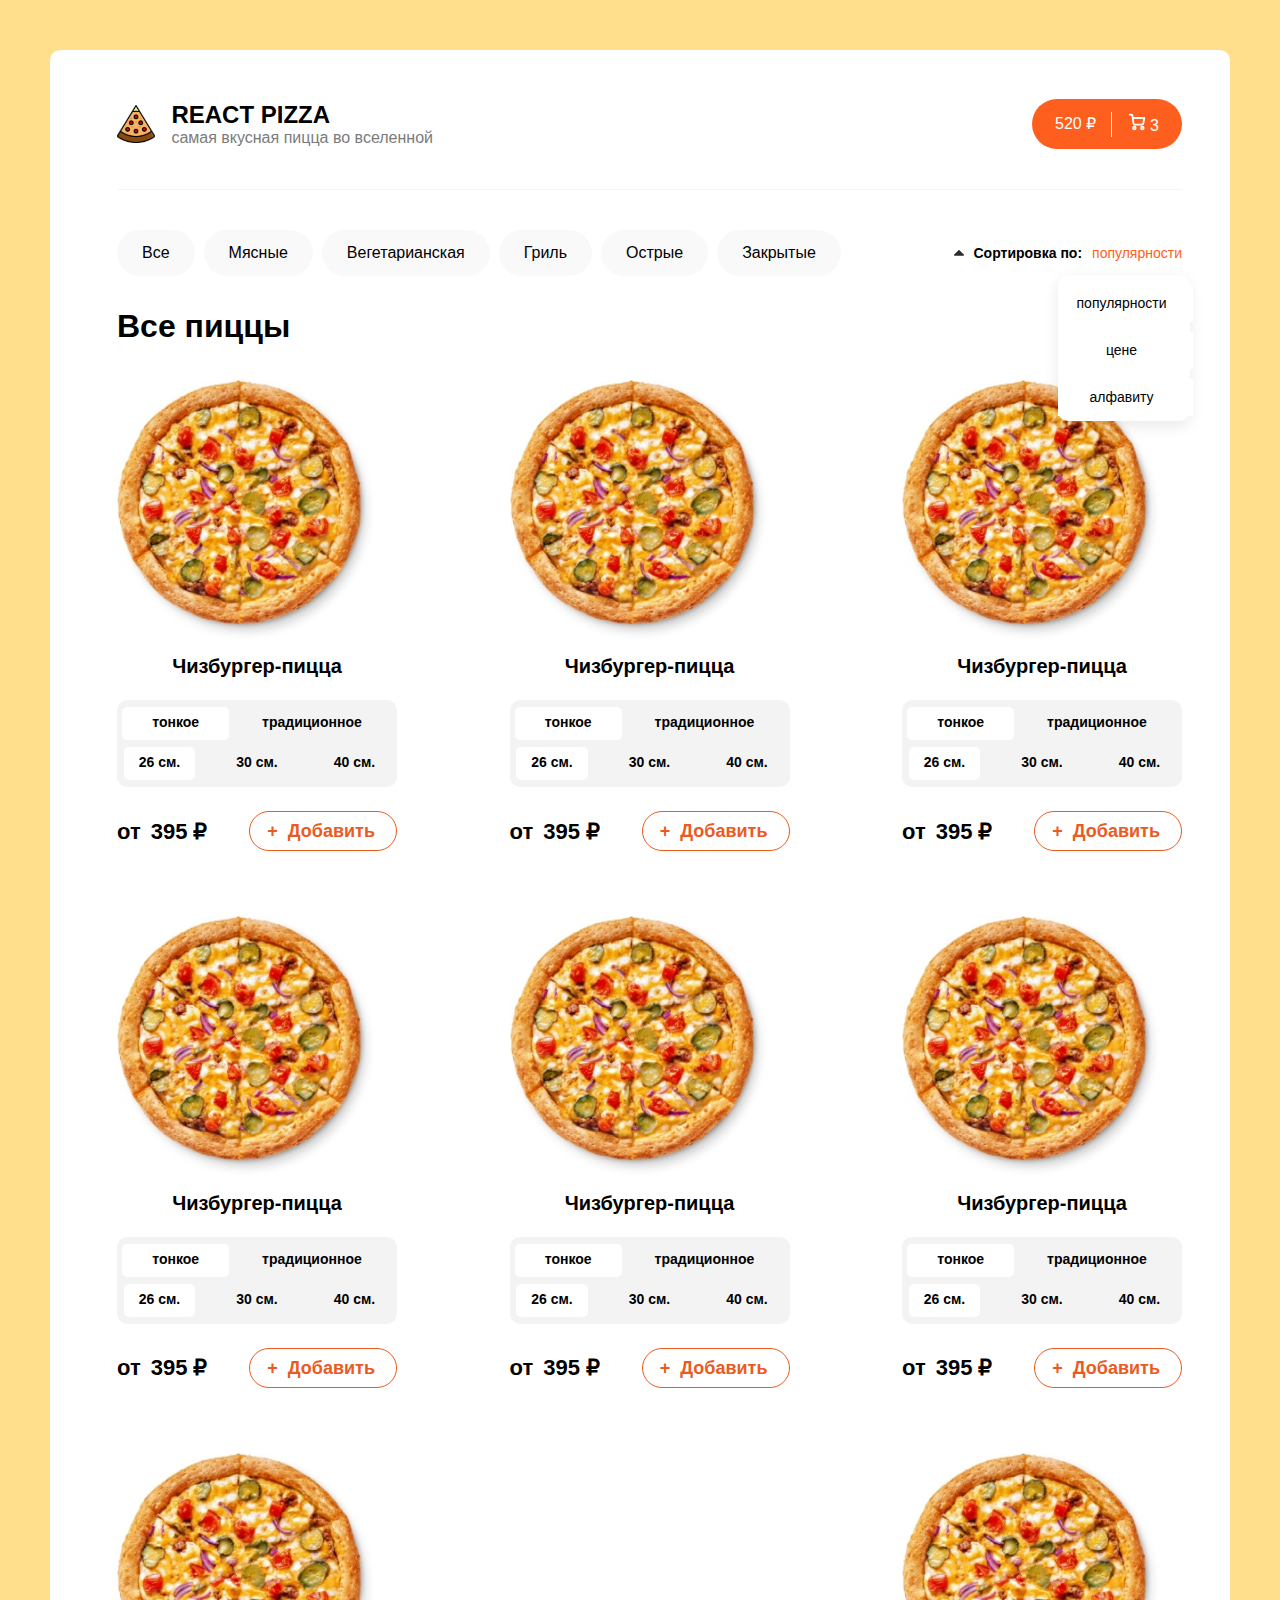
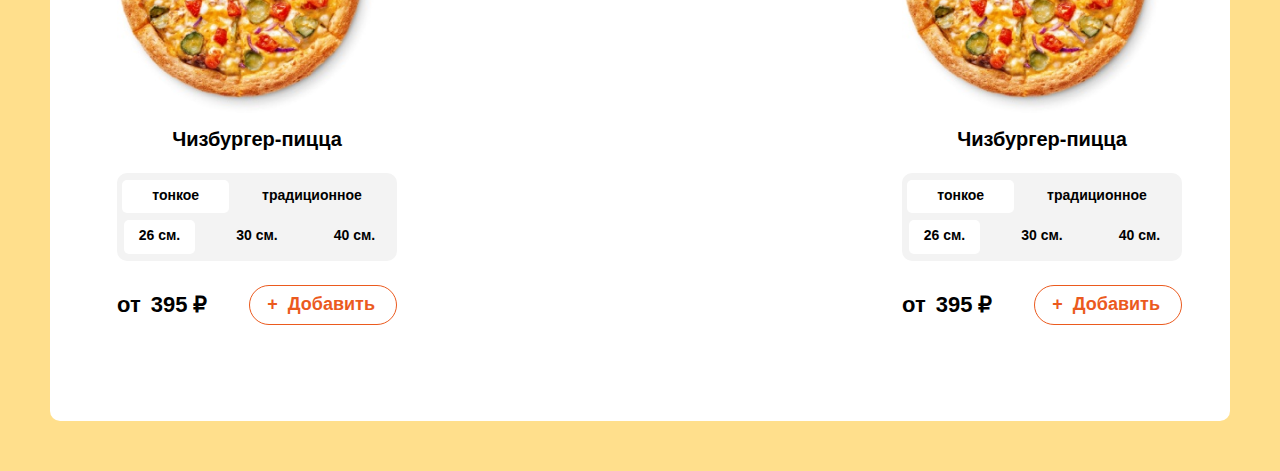
==== index.html @ b62a90cb "empty bascet implementation" ====
<!DOCTYPE html>
<html lang="en">
<head>
  <meta charset="UTF-8">
  <meta http-equiv="X-UA-Compatible" content="IE=edge">
  <meta name="viewport" content="width=device-width, initial-scale=1.0">
  <link rel="stylesheet" href="/style/style.css">
  <link rel="stylesheet" href="/style/normalize.css">
  <link rel="stylesheet" href="/style/fonts.css">
  <title>Pizza</title>
</head>
<body>
  <div class="global_wrapper">
    <header class="global_header">
      <div class="logo_name">
        <img src="/assets/images/pizza_icon.svg" alt="Pizza">
        <div class="react_pizza">
          <h1>REACT PIZZA</h1>
          <p>самая вкусная пицца во вселенной</p>
        </div>
      </div>
      <a href="/basket.html">
        <button class="basket">
          <div class="basket_money">
            520 ₽
          </div>
          <div class="basket_divider"></div>
          <div class="basket_quantity">
            <svg width="18" height="18" viewBox="0 0 18 18" fill="none" xmlns="http://www.w3.org/2000/svg">
              <path d="M6.33333 16.3333C7.06971 16.3333 7.66667 15.7364 7.66667 15C7.66667 14.2636 7.06971 13.6667 6.33333 13.6667C5.59695 13.6667 5 14.2636 5 15C5 15.7364 5.59695 16.3333 6.33333 16.3333Z" stroke="white" stroke-width="1.8" stroke-linecap="round" stroke-linejoin="round"/>
              <path d="M14.3333 16.3333C15.0697 16.3333 15.6667 15.7364 15.6667 15C15.6667 14.2636 15.0697 13.6667 14.3333 13.6667C13.597 13.6667 13 14.2636 13 15C13 15.7364 13.597 16.3333 14.3333 16.3333Z" stroke="white" stroke-width="1.8" stroke-linecap="round" stroke-linejoin="round"/>
              <path d="M4.78002 4.99999H16.3334L15.2134 10.5933C15.1524 10.9003 14.9854 11.176 14.7417 11.3722C14.4979 11.5684 14.1929 11.6727 13.88 11.6667H6.83335C6.50781 11.6694 6.1925 11.553 5.94689 11.3393C5.70128 11.1256 5.54233 10.8295 5.50002 10.5067L4.48669 2.82666C4.44466 2.50615 4.28764 2.21182 4.04482 1.99844C3.80201 1.78505 3.48994 1.66715 3.16669 1.66666H1.66669" stroke="white" stroke-width="1.8" stroke-linecap="round" stroke-linejoin="round"/>
            </svg>
            3
          </div>
        </button>
      </a>
    </header>
    <main>
      <section class="menu_filter">
        <div class="filter">
          <ul>
            <li><button class="button_filter">Все</button></li>
            <li><button class="button_filter">Мясные</button></li>
            <li><button class="button_filter">Вегетарианская</button></li>
            <li><button class="button_filter">Гриль</button></li>
            <li><button class="button_filter">Острые</button></li>
            <li><button class="button_filter">Закрытые</button></li>
          </ul>
        </div>
        <div class="sort">
          <svg width="10" height="6" viewBox="0 0 10 6" fill="none" xmlns="http://www.w3.org/2000/svg">
            <path d="M10 5C10 5.16927 9.93815 5.31576 9.81445 5.43945C9.69075 5.56315 9.54427 5.625 9.375 5.625H0.625C0.455729 5.625 0.309245 5.56315 0.185547 5.43945C0.061849 5.31576 0 5.16927 0 5C0 4.83073 0.061849 4.68424 0.185547 4.56055L4.56055 0.185547C4.68424 0.061849 4.83073 0 5 0C5.16927 0 5.31576 0.061849 5.43945 0.185547L9.81445 4.56055C9.93815 4.68424 10 4.83073 10 5Z" fill="#2C2C2C"/>
            </svg>
          Сортировка по: <div class="sort_selection">популярности</div>
          <div class="selection_box">
            <ul>
              <li><button>популярности</button></li>
              <li><button>цене</button></li>
              <li><button>алфавиту</button></li>
            </ul>
          </div>
        </div>
    </section>
    <section class="all_pizza">
      <h2>Все пиццы</h2>
      <div class="list_pizza">
        <div class="pizza">
          <img src="/assets/images/cheeseburger_pizza.png" alt="pizza">
          <h3>Чизбургер-пицца</h3>
          <div class="options_pizza">
            <div class="dough_pizza">
              <button class="active">тонкое</button>
              <button>традиционное</button>
            </div>
            <div class="size_pizza">
              <button class="active">26 см.</button>
              <button>30 см.</button>
              <button>40 см.</button>
            </div>
          </div>
          <div class="price_addition_pizza">
            <div class="price_pizza">
              <div>от</div>
              <div class="price">395 ₽</div>
            </div>
            <button>
              <div>+</div>
              <div>Добавить</div>
            </button>
          </div>
        </div>
        <div class="pizza">
          <img src="/assets/images/cheeseburger_pizza.png" alt="pizza">
          <h3>Чизбургер-пицца</h3>
          <div class="options_pizza">
            <div class="dough_pizza">
              <button class="active">тонкое</button>
              <button>традиционное</button>
            </div>
            <div class="size_pizza">
              <button class="active">26 см.</button>
              <button>30 см.</button>
              <button>40 см.</button>
            </div>
          </div>
          <div class="price_addition_pizza">
            <div class="price_pizza">
              <div>от</div>
              <div class="price">395 ₽</div>
            </div>
            <button>
              <div>+</div>
              <div>Добавить</div>
            </button>
          </div>
        </div>
        <div class="pizza">
          <img src="/assets/images/cheeseburger_pizza.png" alt="pizza">
          <h3>Чизбургер-пицца</h3>
          <div class="options_pizza">
            <div class="dough_pizza">
              <button class="active">тонкое</button>
              <button>традиционное</button>
            </div>
            <div class="size_pizza">
              <button class="active">26 см.</button>
              <button>30 см.</button>
              <button>40 см.</button>
            </div>
          </div>
          <div class="price_addition_pizza">
            <div class="price_pizza">
              <div>от</div>
              <div class="price">395 ₽</div>
            </div>
            <button>
              <div>+</div>
              <div>Добавить</div>
            </button>
          </div>
        </div>
        <div class="pizza">
          <img src="/assets/images/cheeseburger_pizza.png" alt="pizza">
          <h3>Чизбургер-пицца</h3>
          <div class="options_pizza">
            <div class="dough_pizza">
              <button class="active">тонкое</button>
              <button>традиционное</button>
            </div>
            <div class="size_pizza">
              <button class="active">26 см.</button>
              <button>30 см.</button>
              <button>40 см.</button>
            </div>
          </div>
          <div class="price_addition_pizza">
            <div class="price_pizza">
              <div>от</div>
              <div class="price">395 ₽</div>
            </div>
            <button>
              <div>+</div>
              <div>Добавить</div>
            </button>
          </div>
        </div>
        <div class="pizza">
          <img src="/assets/images/cheeseburger_pizza.png" alt="pizza">
          <h3>Чизбургер-пицца</h3>
          <div class="options_pizza">
            <div class="dough_pizza">
              <button class="active">тонкое</button>
              <button>традиционное</button>
            </div>
            <div class="size_pizza">
              <button class="active">26 см.</button>
              <button>30 см.</button>
              <button>40 см.</button>
            </div>
          </div>
          <div class="price_addition_pizza">
            <div class="price_pizza">
              <div>от</div>
              <div class="price">395 ₽</div>
            </div>
            <button>
              <div>+</div>
              <div>Добавить</div>
            </button>
          </div>
        </div>
        <div class="pizza">
          <img src="/assets/images/cheeseburger_pizza.png" alt="pizza">
          <h3>Чизбургер-пицца</h3>
          <div class="options_pizza">
            <div class="dough_pizza">
              <button class="active">тонкое</button>
              <button>традиционное</button>
            </div>
            <div class="size_pizza">
              <button class="active">26 см.</button>
              <button>30 см.</button>
              <button>40 см.</button>
            </div>
          </div>
          <div class="price_addition_pizza">
            <div class="price_pizza">
              <div>от</div>
              <div class="price">395 ₽</div>
            </div>
            <button>
              <div>+</div>
              <div>Добавить</div>
            </button>
          </div>
        </div>
        <div class="pizza">
          <img src="/assets/images/cheeseburger_pizza.png" alt="pizza">
          <h3>Чизбургер-пицца</h3>
          <div class="options_pizza">
            <div class="dough_pizza">
              <button class="active">тонкое</button>
              <button>традиционное</button>
            </div>
            <div class="size_pizza">
              <button class="active">26 см.</button>
              <button>30 см.</button>
              <button>40 см.</button>
            </div>
          </div>
          <div class="price_addition_pizza">
            <div class="price_pizza">
              <div>от</div>
              <div class="price">395 ₽</div>
            </div>
            <button>
              <div>+</div>
              <div>Добавить</div>
            </button>
          </div>
        </div>
        <div class="pizza">
          <img src="/assets/images/cheeseburger_pizza.png" alt="pizza">
          <h3>Чизбургер-пицца</h3>
          <div class="options_pizza">
            <div class="dough_pizza">
              <button class="active">тонкое</button>
              <button>традиционное</button>
            </div>
            <div class="size_pizza">
              <button class="active">26 см.</button>
              <button>30 см.</button>
              <button>40 см.</button>
            </div>
          </div>
          <div class="price_addition_pizza">
            <div class="price_pizza">
              <div>от</div>
              <div class="price">395 ₽</div>
            </div>
            <button>
              <div>+</div>
              <div>Добавить</div>
            </button>
          </div>
        </div>
      </div>
    </section>
    </main>    
  </div>
</body>
</html>
---- style/style.css ----
body {
  background-color: #FFDF8C;
  padding: 50px;
  font-family: 'Proxima Nova', sans-serif;
  font-weight: 400;
}

.global_wrapper {
  background-color: #FFFFFF;
  border-radius: 10px;
  height: 100%;
  width: 100%;
  padding: 49px 48px 96px 67px;
  box-sizing: border-box;
}

.global_header {
  display: flex;
  justify-content: space-between;
  border-bottom: 1px solid #F6F6F6;
  padding-bottom: 40px;
}

.logo_name {
  display: flex;
  justify-content: space-between;
  align-items: center;
  width: 316px;
}

.logo_name img{
  width: 38px;
  height: 38px;
}

.react_pizza h1 {
  margin: 0;
  font-weight: 800;
  font-size: 24px;
}

.react_pizza p{
  margin: 0;
  color: #7B7B7B;
  font-size: 16px;
}


.basket {
  display: flex;
  justify-content: space-between;
  padding: 0 23px;
  align-items: center;
  width: 150px;
  height: 50px;
  border: none;
  border-radius: 50px;
  background-color: #FE5F1E;
  color: #FFFFFF;
  cursor: pointer;
}

.basket_divider {
  width: 1px;
  height: 25px;
  background-color: #FFFFFF;
}

.menu_filter,
.filter ul,
.sort {
  display: flex;
  justify-content: space-between;
  margin: 0;
  padding: 0;
}

.filter ul {
  gap: 9px;
}

.filter li {
  list-style-type: none;
}

.menu_filter {
  margin-top: 40px;
}

a {
  text-decoration: none;
}

.button_filter,
.button_filter.active {
  background-color: #F9F9F9;
  border: none;
  border-radius: 50px;
  cursor: pointer;
  padding: 0 25px;
  height: 46px;
  display: flex;
  justify-content: center;
  align-items: center;
}

.button_filter.active,
.button_filter:hover {
  background-color: #282828;
  color: #FFFFFF;
}

.sort {
  display: flex;
  gap: 10px;
  justify-content: space-between;
  align-items: center;
  font-weight: 700;
  font-size: 14px;
}

.sort_selection {
  font-weight: 400;
  font-size: 14px;
  color: #FE5F1E;
  cursor: pointer;
  position: relative;
}

.selection_box {
  position: absolute;
  background: #FFFFFF;
  box-shadow: 0px 5px 15px rgba(0, 0, 0, 0.09);
  border-radius: 10px;
  width: 132px;
  height: 136px;
  right: 90px;
  top: 275px;
  padding: 5px 0;
}

.selection_box li {
  list-style-type: none; 
  margin: 0; 
}

.selection_box ul {
  padding: 0;
  margin: 0;
}

.selection_box li button {
  border: none;
  background-color: #FFFFFF;
  padding: 10px 22px 11px 14px;
  width: 135px;
  cursor: pointer;
  margin: 5px 0;
  font-size: 14px;
}

.selection_box li button:hover,
.selection_box li button.active {
  background-color: #FE5F1E0D;
  color: #FE5F1E;
}

.list_pizza{
  display: flex;
  justify-content: space-between;
  flex-wrap: wrap;
  gap: 65px 5px;
}

.all_pizza h2 {
  font-weight: 700;
  font-size: 32px;
  margin: 32px 0 35px 0;
}

.pizza h3{
  margin: 0;
  margin-top: 11px;
  margin-bottom: 22px;
  font-weight: 800;
  font-size: 20px;
  text-align: center;
}

.options_pizza {
  background-color: #F3F3F3;
  border-radius: 10px;
  width: 280px;
  display: flex;
  justify-content: center;
  flex-wrap: wrap;
  gap: 7px 0;
  margin-bottom: 24px;
}

.dough_pizza {
  display: flex;
  gap: 0 3px;
}

.size_pizza {
  display: flex;
  gap: 0 26px;
}

.options_pizza button,
.options_pizza button.active{
  border: none;
  cursor: pointer;
}

.options_pizza button.active{
  background-color: #FFFFFF;
  border-radius: 5px;
}


.dough_pizza button {
  padding: 7px 30px 10px 30px;
  margin-top: 7px;
  background-color: #F3F3F3;
  font-weight: 700;
  font-size: 14px;
}

.size_pizza button {
  padding: 7px 15px 10px 15px;
  margin-bottom: 7px;
  background-color: #F3F3F3;
  font-weight: 700;
  font-size: 14px;
}

.price_addition_pizza {
  display: flex;
  justify-content: space-between;
}

.price_pizza {
  font-weight: 700;
  font-size: 22px;
  display: flex;
  gap: 0 10px;
  align-items: center;
}

.price_addition_pizza button {
  border-color: #EB5A1E;
  background-color: #FFFFFF;
  color: #EB5A1E;
  border-radius: 30px;
  font-weight: 700;
  font-size: 18px;
  padding: 0 21px 0 17px;
  height: 40px;
  display: flex;
  align-items: center;
  gap: 0 10px;
  cursor: pointer;
  border: 1px solid #EB5A1E;
}

.price_addition_pizza button:hover {
  background-color: #EB5A1E;
  color: #FFFFFF;
}

.basket_pizza {
  width: 821px;
  margin: auto;
  padding-top: 95px;
  padding-bottom: 130px;
}

.menu_basket,
.logo_basket,
.delet_basket {
  display: flex;
  align-items: center;
}

.menu_basket {
  justify-content: space-between;
  border-bottom: 1px solid #F6F6F6;
}


.logo_basket h2{
  font-weight: 700;
  font-size: 32px;
  color: #000000;
}

.delet_basket span {
  font-size: 16px;
  color: #B6B6B6;
}

.logo_basket {
  gap: 17px;
}

.delet_basket{
  gap: 7px;
  border: none;
  background-color: #FFFFFF;
  cursor: pointer;
}

.delet_basket:hover svg path {
  stroke:#FE5F1E;
}

.delet_basket:hover span {
  color: #FE5F1E;
}


.line,
.type_pizza,
.changes_pizza {
  display: flex;
  justify-content: space-between;
}

.line {
  border-bottom: 1px solid #F6F6F6;
  align-items: center;
  padding: 30px 0;
}

.pizza_selection_basket {
  padding: 0 30px;
}

.type_pizza {
  gap: 15px;
}

.type_pizza img {
  align-items: center;
}

.type_pizza h2{
  margin: 0;
  padding-top: 14px;
  font-weight: 700;
  font-size: 22px;
  color: #000000;
}

.characteristics_pizza {
  padding-top: 3px;
  font-size: 18px;
  color: #8D8D8D;
}

.changes_pizza {
  gap: 12px;
  align-items: center;
}

.changes_pizza button {
  border: none;
  background-color: #FFFFFF;
  border: 2px solid #FE5F1E;
  border-radius: 50%;
  cursor: pointer;
  color: #FE5F1E;
  align-items: center;
  width: 32px;
  height: 32px;
}

.number_pizza {
  font-weight: 700;
  font-size: 22px;
  color: #000000;
}

.cost_pizza {
  font-weight: 700;
  font-size: 22px;
  color: #000000;
}

.remove_pizza {
  border: none;
  background-color: #FFFFFF;
  border: 2px solid #D7D7D7;
  border-radius: 50%;
  cursor: pointer;
  color: #D7D7D7;
  padding: 5px 6px;
  align-items: center;
  width: 32px;
  height: 32px;
}

.remove_pizza:hover {
  border: 2px solid #EB5A1E;
  color: #EB5A1E;
}

.order_total {
  display: flex;
  justify-content: space-between;
  align-items: center;
  padding-top: 40px;
}

.total_pizza,
.order_price {
  display: flex;
  gap: 10px;
}

.total_pizza h4,
.order_price h4{
  margin: 0;
  font-weight: 400;
  font-size: 20px;
  color: #000000;
}

.total_pizza div{
  font-weight: 700;
  font-size: 22px;
  color: #000000;
}

.order_price div{
  font-weight: 700;
  font-size: 22px;
  color: #EB5A1E;
}

.result_basket{
  padding-top: 40px;
  display: flex;
  justify-content: space-between;
  align-items: center;
}

.come_back {
  display: flex;
  gap: 10px;
  align-items: center;
  padding: 17px 31px;
  border: none;
  background-color: #FFFFFF;
  border: 1px solid #D3D3D3;
  border-radius: 30px;
  cursor: pointer;
}

.come_back div{
  color: #D3D3D3;
}

.come_back:hover {
  background-color: #282828;
}


.pay_pizza {
  padding: 17px 31px;
  border: none;
  border: 2px solid #FE5F1E;
  background-color: #FFFFFF;
  border-radius: 30px;
  cursor: pointer;
  color: #FE5F1E;
  font-weight: 700;
  font-size: 16px;
}

.pay_pizza:hover {
  background-color: #FE5F1E;
  color: #FFFFFF;
}

.wrapper {
  width: 547px;
  margin: auto;
}

.empty_basket{
  margin: 163px 0 15px 0;
  display: flex;
  justify-content: center;
  gap: 10px;
  align-items: center;
}

.empty_basket img {
  width: 32px;
  height: 32px;
}

.empty_basket h2 {
  margin: 0;
  font-weight: 700;
  font-size: 32px;
  color: #000000;
}

.basket_picture {
  display: block;
  width: 300px;
  height: 255px;
  margin: auto;
  margin-bottom: 74px;
  text-align: center;
}

.text_empty_basket p {
  margin: 0;
  font-size: 18px;
  color: #777777;
  text-align: center;
  padding-bottom: 10px;
}

.text_empty_basket {
  margin-bottom: 45px;
}

.back_pizza {
  align-items: center;
  padding: 17px 31px;
  border: none;
  background-color: #FFFFFF;
  border: 1px solid #777777;
  border-radius: 30px;
  cursor: pointer;
  color: #777777;
  font-weight: 700;
  font-size: 16px;
  display: block;
  margin: auto;
}

.back_pizza:hover {
  background-color: #282828;
  color: #FFFFFF;
}
---- style/fonts.css ----
@font-face {
  font-family: "Proxima Nova";
  font-style: normal;
  font-weight: 400;
  src: url("/assets/fonts/ProximaNova/ProximaNova-Regular.ttf") format("ttf"),
}

@font-face {
  font-family: "Proxima Nova";
  font-style: normal;
  font-weight: 700;
  src: url("/assets/fonts/ProximaNova/ProximaNova-Bold.ttf") format("ttf"),
}

@font-face {
  font-family: "Proxima Nova";
  font-style: normal;
  font-weight: 800;
  src: url("/assets/fonts/ProximaNova/ProximaNova-Extrabld.ttf") format("ttf"),
}
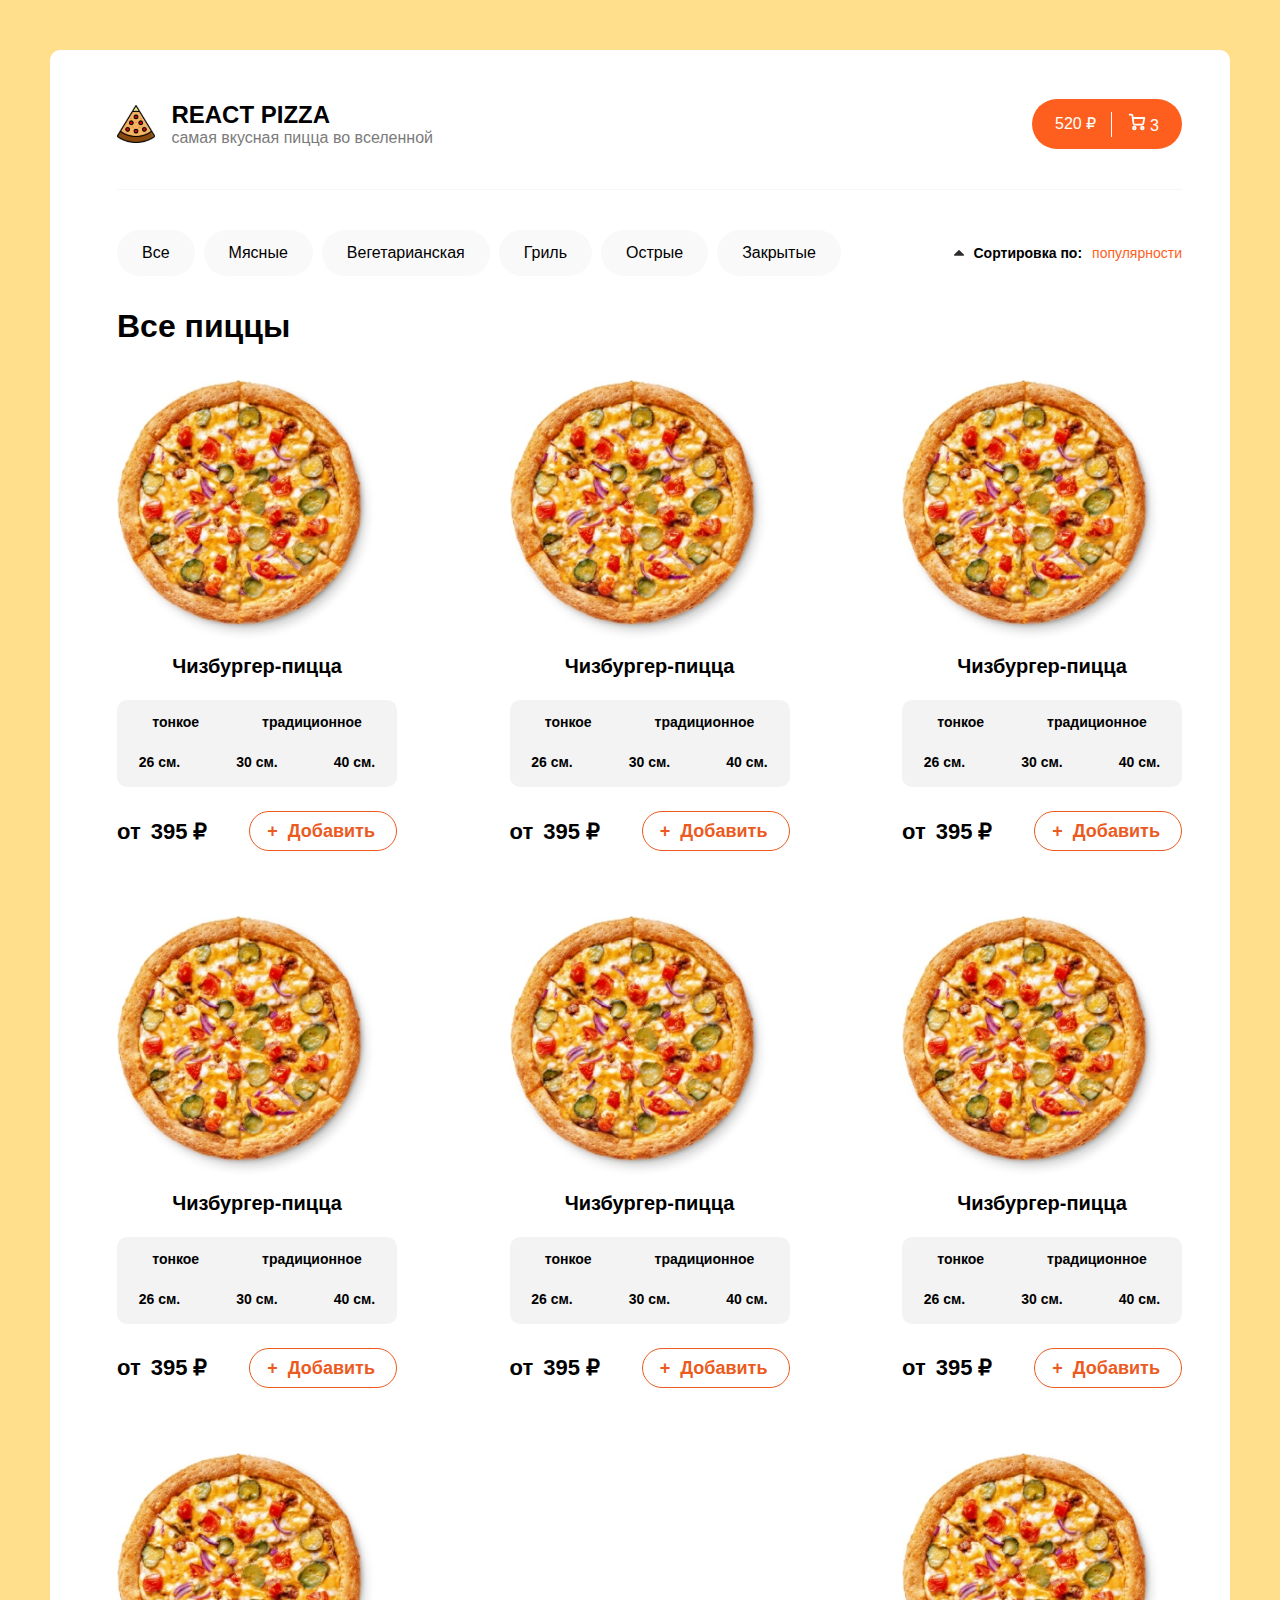
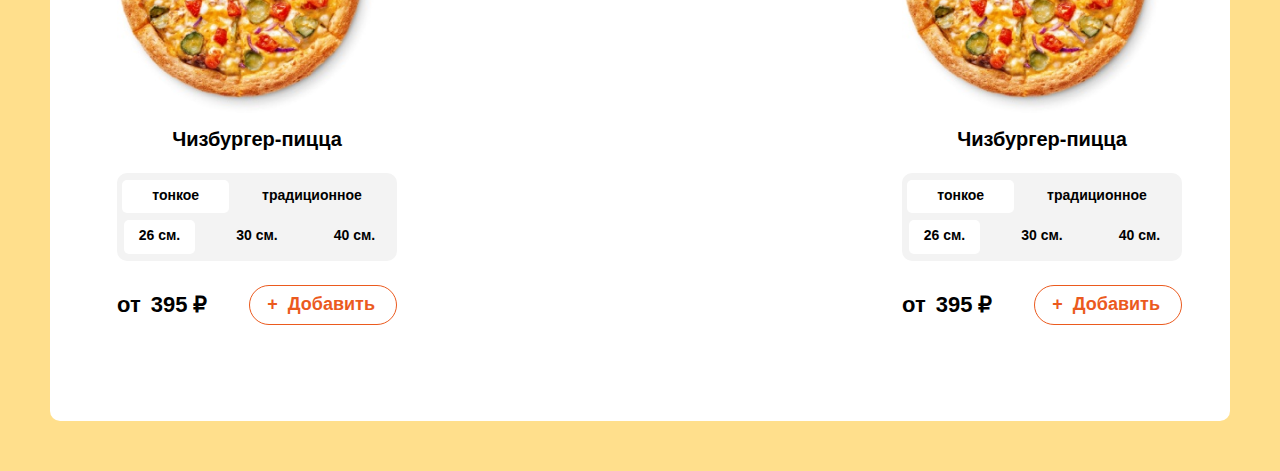
==== commit a95f4e2f: "bug fixes" ====
--- a/index.html
+++ b/index.html
@@ -70,136 +70,136 @@
           <h3>Чизбургер-пицца</h3>
           <div class="options_pizza">
             <div class="dough_pizza">
-              <button class="active">тонкое</button>
-              <button>традиционное</button>
-            </div>
-            <div class="size_pizza">
-              <button class="active">26 см.</button>
-              <button>30 см.</button>
-              <button>40 см.</button>
-            </div>
-          </div>
-          <div class="price_addition_pizza">
-            <div class="price_pizza">
-              <div>от</div>
-              <div class="price">395 ₽</div>
-            </div>
-            <button>
-              <div>+</div>
-              <div>Добавить</div>
-            </button>
-          </div>
-        </div>
-        <div class="pizza">
-          <img src="/assets/images/cheeseburger_pizza.png" alt="pizza">
-          <h3>Чизбургер-пицца</h3>
-          <div class="options_pizza">
-            <div class="dough_pizza">
-              <button class="active">тонкое</button>
-              <button>традиционное</button>
-            </div>
-            <div class="size_pizza">
-              <button class="active">26 см.</button>
-              <button>30 см.</button>
-              <button>40 см.</button>
-            </div>
-          </div>
-          <div class="price_addition_pizza">
-            <div class="price_pizza">
-              <div>от</div>
-              <div class="price">395 ₽</div>
-            </div>
-            <button>
-              <div>+</div>
-              <div>Добавить</div>
-            </button>
-          </div>
-        </div>
-        <div class="pizza">
-          <img src="/assets/images/cheeseburger_pizza.png" alt="pizza">
-          <h3>Чизбургер-пицца</h3>
-          <div class="options_pizza">
-            <div class="dough_pizza">
-              <button class="active">тонкое</button>
-              <button>традиционное</button>
-            </div>
-            <div class="size_pizza">
-              <button class="active">26 см.</button>
-              <button>30 см.</button>
-              <button>40 см.</button>
-            </div>
-          </div>
-          <div class="price_addition_pizza">
-            <div class="price_pizza">
-              <div>от</div>
-              <div class="price">395 ₽</div>
-            </div>
-            <button>
-              <div>+</div>
-              <div>Добавить</div>
-            </button>
-          </div>
-        </div>
-        <div class="pizza">
-          <img src="/assets/images/cheeseburger_pizza.png" alt="pizza">
-          <h3>Чизбургер-пицца</h3>
-          <div class="options_pizza">
-            <div class="dough_pizza">
-              <button class="active">тонкое</button>
-              <button>традиционное</button>
-            </div>
-            <div class="size_pizza">
-              <button class="active">26 см.</button>
-              <button>30 см.</button>
-              <button>40 см.</button>
-            </div>
-          </div>
-          <div class="price_addition_pizza">
-            <div class="price_pizza">
-              <div>от</div>
-              <div class="price">395 ₽</div>
-            </div>
-            <button>
-              <div>+</div>
-              <div>Добавить</div>
-            </button>
-          </div>
-        </div>
-        <div class="pizza">
-          <img src="/assets/images/cheeseburger_pizza.png" alt="pizza">
-          <h3>Чизбургер-пицца</h3>
-          <div class="options_pizza">
-            <div class="dough_pizza">
-              <button class="active">тонкое</button>
-              <button>традиционное</button>
-            </div>
-            <div class="size_pizza">
-              <button class="active">26 см.</button>
-              <button>30 см.</button>
-              <button>40 см.</button>
-            </div>
-          </div>
-          <div class="price_addition_pizza">
-            <div class="price_pizza">
-              <div>от</div>
-              <div class="price">395 ₽</div>
-            </div>
-            <button>
-              <div>+</div>
-              <div>Добавить</div>
-            </button>
-          </div>
-        </div>
-        <div class="pizza">
-          <img src="/assets/images/cheeseburger_pizza.png" alt="pizza">
-          <h3>Чизбургер-пицца</h3>
-          <div class="options_pizza">
-            <div class="dough_pizza">
-              <button class="active">тонкое</button>
-              <button>традиционное</button>
-            </div>
-            <div class="size_pizza">
-              <button class="active">26 см.</button>
+              <button>тонкое</button>
+              <button>традиционное</button>
+            </div>
+            <div class="size_pizza">
+              <button>26 см.</button>
+              <button>30 см.</button>
+              <button>40 см.</button>
+            </div>
+          </div>
+          <div class="price_addition_pizza">
+            <div class="price_pizza">
+              <div>от</div>
+              <div class="price">395 ₽</div>
+            </div>
+            <button>
+              <div>+</div>
+              <div>Добавить</div>
+            </button>
+          </div>
+        </div>
+        <div class="pizza">
+          <img src="/assets/images/cheeseburger_pizza.png" alt="pizza">
+          <h3>Чизбургер-пицца</h3>
+          <div class="options_pizza">
+            <div class="dough_pizza">
+              <button>тонкое</button>
+              <button>традиционное</button>
+            </div>
+            <div class="size_pizza">
+              <button>26 см.</button>
+              <button>30 см.</button>
+              <button>40 см.</button>
+            </div>
+          </div>
+          <div class="price_addition_pizza">
+            <div class="price_pizza">
+              <div>от</div>
+              <div class="price">395 ₽</div>
+            </div>
+            <button>
+              <div>+</div>
+              <div>Добавить</div>
+            </button>
+          </div>
+        </div>
+        <div class="pizza">
+          <img src="/assets/images/cheeseburger_pizza.png" alt="pizza">
+          <h3>Чизбургер-пицца</h3>
+          <div class="options_pizza">
+            <div class="dough_pizza">
+              <button>тонкое</button>
+              <button>традиционное</button>
+            </div>
+            <div class="size_pizza">
+              <button>26 см.</button>
+              <button>30 см.</button>
+              <button>40 см.</button>
+            </div>
+          </div>
+          <div class="price_addition_pizza">
+            <div class="price_pizza">
+              <div>от</div>
+              <div class="price">395 ₽</div>
+            </div>
+            <button>
+              <div>+</div>
+              <div>Добавить</div>
+            </button>
+          </div>
+        </div>
+        <div class="pizza">
+          <img src="/assets/images/cheeseburger_pizza.png" alt="pizza">
+          <h3>Чизбургер-пицца</h3>
+          <div class="options_pizza">
+            <div class="dough_pizza">
+              <button>тонкое</button>
+              <button>традиционное</button>
+            </div>
+            <div class="size_pizza">
+              <button>26 см.</button>
+              <button>30 см.</button>
+              <button>40 см.</button>
+            </div>
+          </div>
+          <div class="price_addition_pizza">
+            <div class="price_pizza">
+              <div>от</div>
+              <div class="price">395 ₽</div>
+            </div>
+            <button>
+              <div>+</div>
+              <div>Добавить</div>
+            </button>
+          </div>
+        </div>
+        <div class="pizza">
+          <img src="/assets/images/cheeseburger_pizza.png" alt="pizza">
+          <h3>Чизбургер-пицца</h3>
+          <div class="options_pizza">
+            <div class="dough_pizza">
+              <button>тонкое</button>
+              <button>традиционное</button>
+            </div>
+            <div class="size_pizza">
+              <button>26 см.</button>
+              <button>30 см.</button>
+              <button>40 см.</button>
+            </div>
+          </div>
+          <div class="price_addition_pizza">
+            <div class="price_pizza">
+              <div>от</div>
+              <div class="price">395 ₽</div>
+            </div>
+            <button>
+              <div>+</div>
+              <div>Добавить</div>
+            </button>
+          </div>
+        </div>
+        <div class="pizza">
+          <img src="/assets/images/cheeseburger_pizza.png" alt="pizza">
+          <h3>Чизбургер-пицца</h3>
+          <div class="options_pizza">
+            <div class="dough_pizza">
+              <button>тонкое</button>
+              <button>традиционное</button>
+            </div>
+            <div class="size_pizza">
+              <button>26 см.</button>
               <button>30 см.</button>
               <button>40 см.</button>
             </div>
--- a/style/style.css
+++ b/style/style.css
@@ -128,6 +128,7 @@
 }
 
 .selection_box {
+  display: none;
   position: absolute;
   background: #FFFFFF;
   box-shadow: 0px 5px 15px rgba(0, 0, 0, 0.09);
@@ -139,6 +140,10 @@
   padding: 5px 0;
 }
 
+.sort:hover .selection_box {
+  display: block;
+}
+
 .selection_box li {
   list-style-type: none; 
   margin: 0; 
@@ -153,7 +158,7 @@
   border: none;
   background-color: #FFFFFF;
   padding: 10px 22px 11px 14px;
-  width: 135px;
+  width: 100%;
   cursor: pointer;
   margin: 5px 0;
   font-size: 14px;
@@ -214,7 +219,8 @@
   cursor: pointer;
 }
 
-.options_pizza button.active{
+.options_pizza button.active,
+.options_pizza button:hover{
   background-color: #FFFFFF;
   border-radius: 5px;
 }
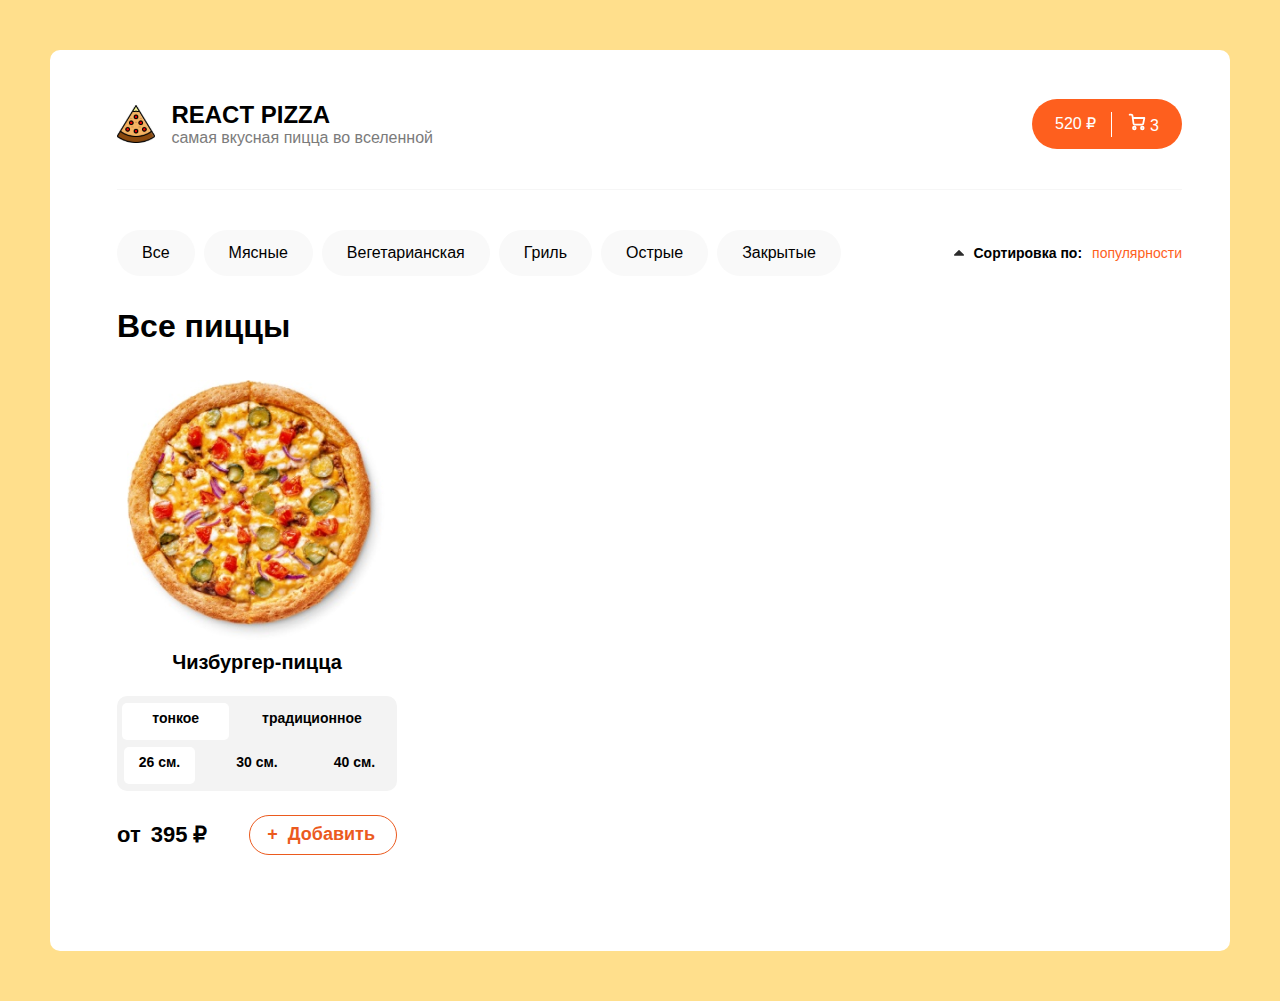
==== commit 7f6910c8: "pizza constructor implementation" ====
--- a/index.html
+++ b/index.html
@@ -65,18 +65,23 @@
     <section class="all_pizza">
       <h2>Все пиццы</h2>
       <div class="list_pizza">
-        <div class="pizza">
+        <!-- <div class="pizza">
           <img src="/assets/images/cheeseburger_pizza.png" alt="pizza">
           <h3>Чизбургер-пицца</h3>
           <div class="options_pizza">
             <div class="dough_pizza">
-              <button>тонкое</button>
-              <button>традиционное</button>
+              <input type="radio" id="radio-dough-1" name="radios-dough" value="тонкое" checked>
+              <label for="radio-dough-1">тонкое</label>
+              <input type="radio" id="radio-dough-2" name="radios-dough" value="традиционное">
+              <label for="radio-dough-2">традиционное</label>
             </div>
             <div class="size_pizza">
-              <button>26 см.</button>
-              <button>30 см.</button>
-              <button>40 см.</button>
+              <input type="radio" id="radios-size-1" name="radios-size" value="26 см." checked>
+              <label for="radios-size-1">26 см.</label>
+              <input type="radio" id="radios-size-2" name="radios-size" value="30 см.">
+              <label for="radios-size-2">30 см.</label>
+              <input type="radio" id="radios-size-3" name="radios-size" value="40 см.">
+              <label for="radios-size-3">40 см.</label> 
             </div>
           </div>
           <div class="price_addition_pizza">
@@ -89,185 +94,12 @@
               <div>Добавить</div>
             </button>
           </div>
-        </div>
-        <div class="pizza">
-          <img src="/assets/images/cheeseburger_pizza.png" alt="pizza">
-          <h3>Чизбургер-пицца</h3>
-          <div class="options_pizza">
-            <div class="dough_pizza">
-              <button>тонкое</button>
-              <button>традиционное</button>
-            </div>
-            <div class="size_pizza">
-              <button>26 см.</button>
-              <button>30 см.</button>
-              <button>40 см.</button>
-            </div>
-          </div>
-          <div class="price_addition_pizza">
-            <div class="price_pizza">
-              <div>от</div>
-              <div class="price">395 ₽</div>
-            </div>
-            <button>
-              <div>+</div>
-              <div>Добавить</div>
-            </button>
-          </div>
-        </div>
-        <div class="pizza">
-          <img src="/assets/images/cheeseburger_pizza.png" alt="pizza">
-          <h3>Чизбургер-пицца</h3>
-          <div class="options_pizza">
-            <div class="dough_pizza">
-              <button>тонкое</button>
-              <button>традиционное</button>
-            </div>
-            <div class="size_pizza">
-              <button>26 см.</button>
-              <button>30 см.</button>
-              <button>40 см.</button>
-            </div>
-          </div>
-          <div class="price_addition_pizza">
-            <div class="price_pizza">
-              <div>от</div>
-              <div class="price">395 ₽</div>
-            </div>
-            <button>
-              <div>+</div>
-              <div>Добавить</div>
-            </button>
-          </div>
-        </div>
-        <div class="pizza">
-          <img src="/assets/images/cheeseburger_pizza.png" alt="pizza">
-          <h3>Чизбургер-пицца</h3>
-          <div class="options_pizza">
-            <div class="dough_pizza">
-              <button>тонкое</button>
-              <button>традиционное</button>
-            </div>
-            <div class="size_pizza">
-              <button>26 см.</button>
-              <button>30 см.</button>
-              <button>40 см.</button>
-            </div>
-          </div>
-          <div class="price_addition_pizza">
-            <div class="price_pizza">
-              <div>от</div>
-              <div class="price">395 ₽</div>
-            </div>
-            <button>
-              <div>+</div>
-              <div>Добавить</div>
-            </button>
-          </div>
-        </div>
-        <div class="pizza">
-          <img src="/assets/images/cheeseburger_pizza.png" alt="pizza">
-          <h3>Чизбургер-пицца</h3>
-          <div class="options_pizza">
-            <div class="dough_pizza">
-              <button>тонкое</button>
-              <button>традиционное</button>
-            </div>
-            <div class="size_pizza">
-              <button>26 см.</button>
-              <button>30 см.</button>
-              <button>40 см.</button>
-            </div>
-          </div>
-          <div class="price_addition_pizza">
-            <div class="price_pizza">
-              <div>от</div>
-              <div class="price">395 ₽</div>
-            </div>
-            <button>
-              <div>+</div>
-              <div>Добавить</div>
-            </button>
-          </div>
-        </div>
-        <div class="pizza">
-          <img src="/assets/images/cheeseburger_pizza.png" alt="pizza">
-          <h3>Чизбургер-пицца</h3>
-          <div class="options_pizza">
-            <div class="dough_pizza">
-              <button>тонкое</button>
-              <button>традиционное</button>
-            </div>
-            <div class="size_pizza">
-              <button>26 см.</button>
-              <button>30 см.</button>
-              <button>40 см.</button>
-            </div>
-          </div>
-          <div class="price_addition_pizza">
-            <div class="price_pizza">
-              <div>от</div>
-              <div class="price">395 ₽</div>
-            </div>
-            <button>
-              <div>+</div>
-              <div>Добавить</div>
-            </button>
-          </div>
-        </div>
-        <div class="pizza">
-          <img src="/assets/images/cheeseburger_pizza.png" alt="pizza">
-          <h3>Чизбургер-пицца</h3>
-          <div class="options_pizza">
-            <div class="dough_pizza">
-              <button class="active">тонкое</button>
-              <button>традиционное</button>
-            </div>
-            <div class="size_pizza">
-              <button class="active">26 см.</button>
-              <button>30 см.</button>
-              <button>40 см.</button>
-            </div>
-          </div>
-          <div class="price_addition_pizza">
-            <div class="price_pizza">
-              <div>от</div>
-              <div class="price">395 ₽</div>
-            </div>
-            <button>
-              <div>+</div>
-              <div>Добавить</div>
-            </button>
-          </div>
-        </div>
-        <div class="pizza">
-          <img src="/assets/images/cheeseburger_pizza.png" alt="pizza">
-          <h3>Чизбургер-пицца</h3>
-          <div class="options_pizza">
-            <div class="dough_pizza">
-              <button class="active">тонкое</button>
-              <button>традиционное</button>
-            </div>
-            <div class="size_pizza">
-              <button class="active">26 см.</button>
-              <button>30 см.</button>
-              <button>40 см.</button>
-            </div>
-          </div>
-          <div class="price_addition_pizza">
-            <div class="price_pizza">
-              <div>от</div>
-              <div class="price">395 ₽</div>
-            </div>
-            <button>
-              <div>+</div>
-              <div>Добавить</div>
-            </button>
-          </div>
-        </div>
+        </div> -->
       </div>
     </section>
     </main>    
   </div>
+  <script type="module" src="/data/pizzaSet.js"></script>
+  <script type="module" src="/script.js"></script>
 </body>
 </html>--- a/style/style.css
+++ b/style/style.css
@@ -192,6 +192,11 @@
   text-align: center;
 }
 
+.pizza img {
+  display: block;
+  margin: auto;
+}
+
 .options_pizza {
   background-color: #F3F3F3;
   border-radius: 10px;
@@ -201,6 +206,11 @@
   flex-wrap: wrap;
   gap: 7px 0;
   margin-bottom: 24px;
+  height: 95px;
+}
+
+.options_pizza form {
+  margin-top: 11px;
 }
 
 .dough_pizza {
@@ -213,33 +223,36 @@
   gap: 0 26px;
 }
 
-.options_pizza button,
-.options_pizza button.active{
-  border: none;
-  cursor: pointer;
-}
-
-.options_pizza button.active,
-.options_pizza button:hover{
-  background-color: #FFFFFF;
+.dough_pizza input[type="radio"],
+.size_pizza input[type="radio"]{
+  display: none;
+}
+
+.dough_pizza input[type="radio"]:checked+label,
+.size_pizza input[type="radio"]:checked+label,
+.dough_pizza input+label:hover,
+.size_pizza input+label:hover {
+  background-color: #ffffff;
   border-radius: 5px;
 }
 
-
-.dough_pizza button {
+.dough_pizza label{
+  border: none;
   padding: 7px 30px 10px 30px;
   margin-top: 7px;
   background-color: #F3F3F3;
   font-weight: 700;
   font-size: 14px;
-}
-
-.size_pizza button {
+  cursor: pointer;
+}
+
+.size_pizza label{
   padding: 7px 15px 10px 15px;
   margin-bottom: 7px;
   background-color: #F3F3F3;
   font-weight: 700;
   font-size: 14px;
+  cursor: pointer;
 }
 
 .price_addition_pizza {
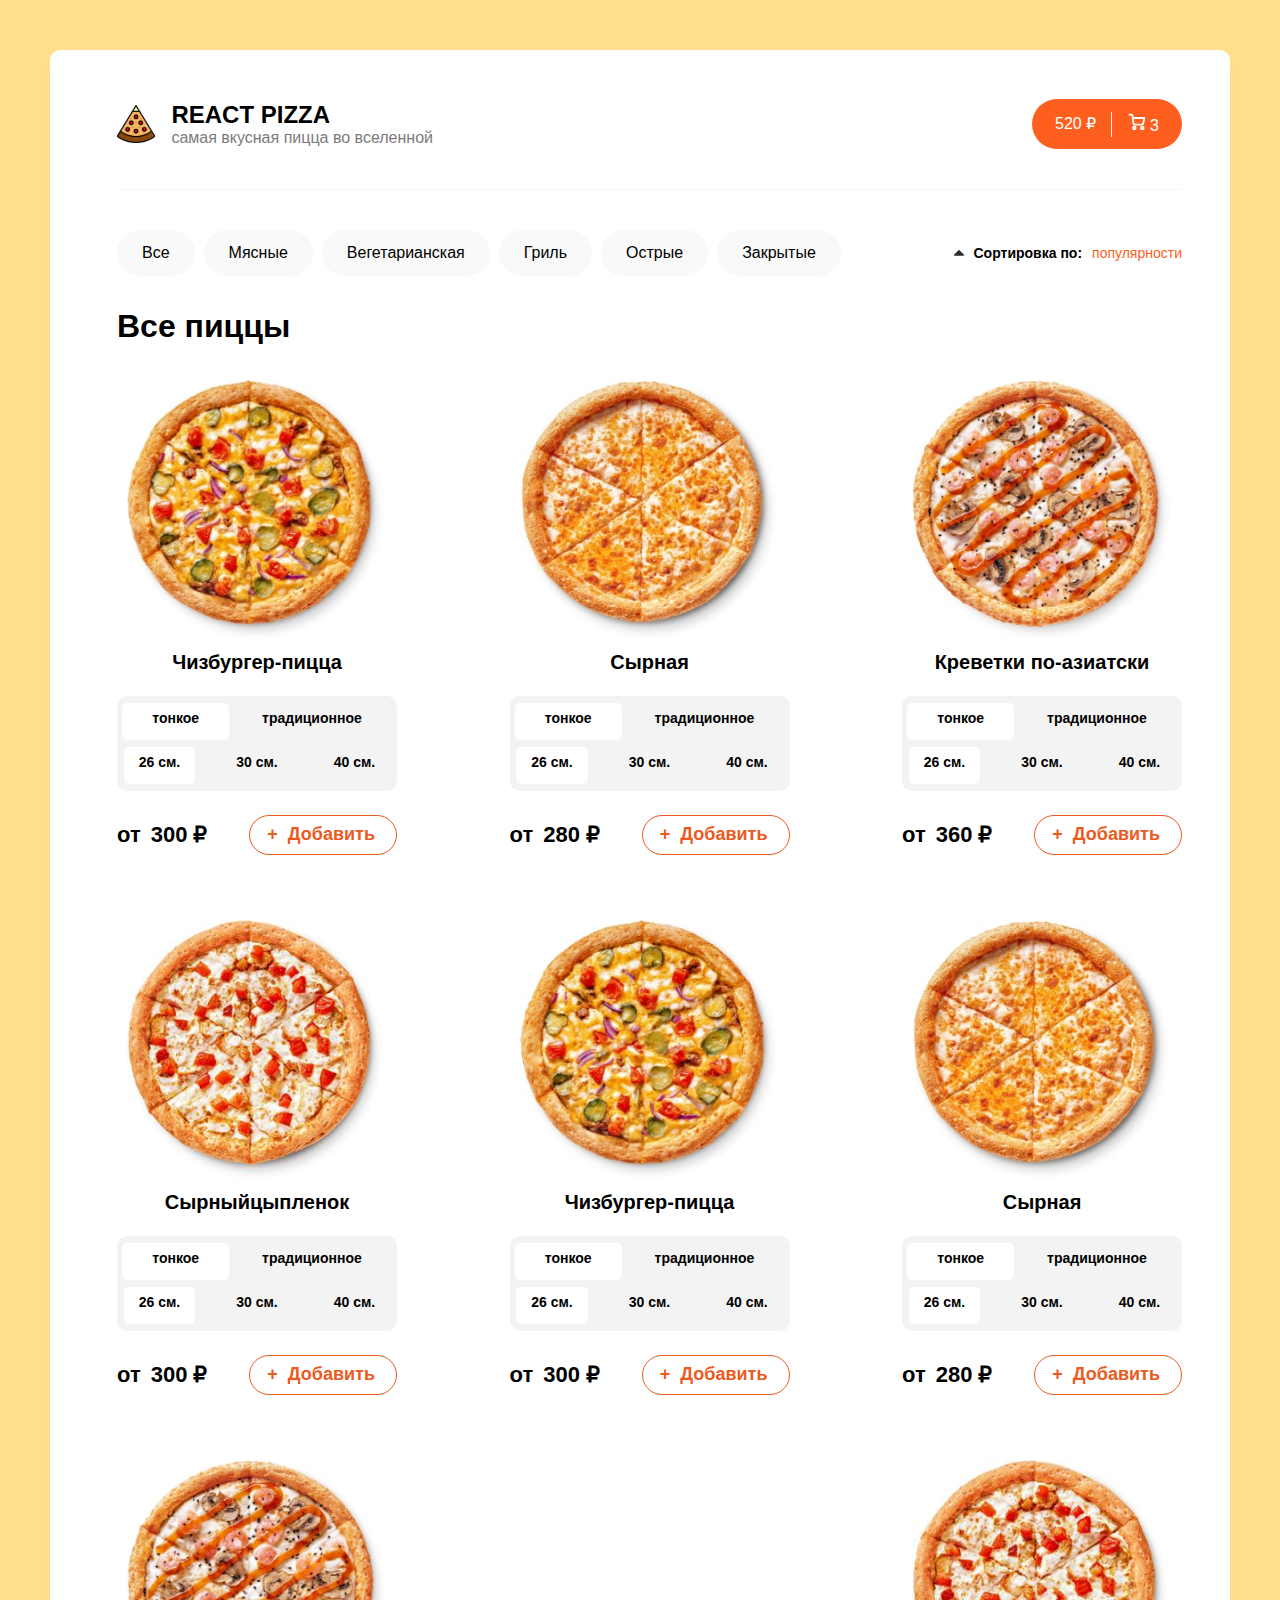
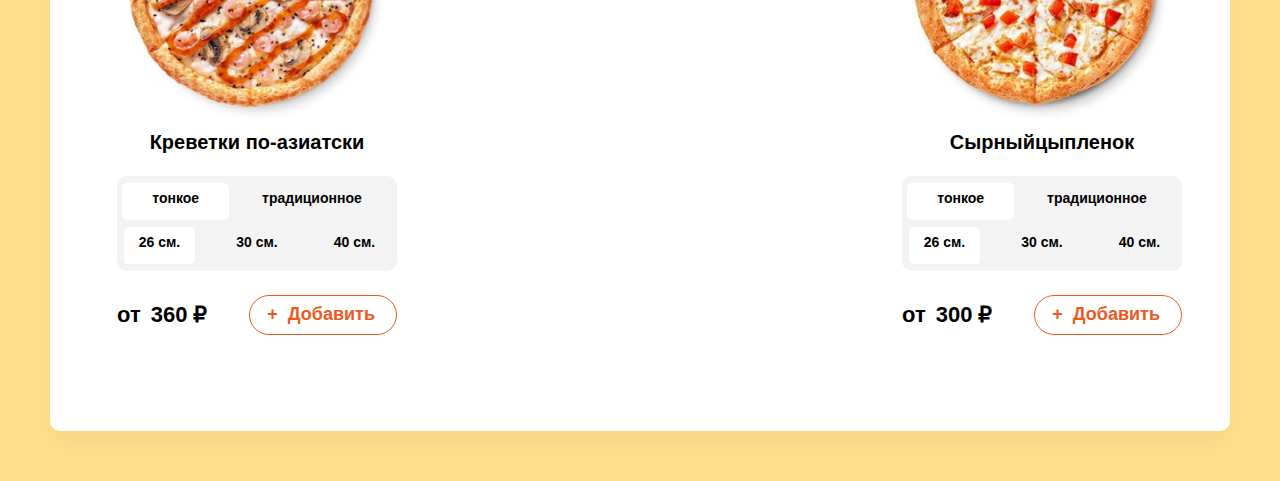
==== commit 01f1b2ed: "implimentation  price list pizzas" ====
--- a/index.html
+++ b/index.html
@@ -99,6 +99,7 @@
     </section>
     </main>    
   </div>
+  <script type="module" src="/utils.js"></script>
   <script type="module" src="/data/pizzaSet.js"></script>
   <script type="module" src="/script.js"></script>
 </body>
--- a/style/style.css
+++ b/style/style.css
@@ -12,6 +12,7 @@
   width: 100%;
   padding: 49px 48px 96px 67px;
   box-sizing: border-box;
+  box-shadow: 0px 15px 20px rgba(0, 0, 0, 0.03);
 }
 
 .global_header {
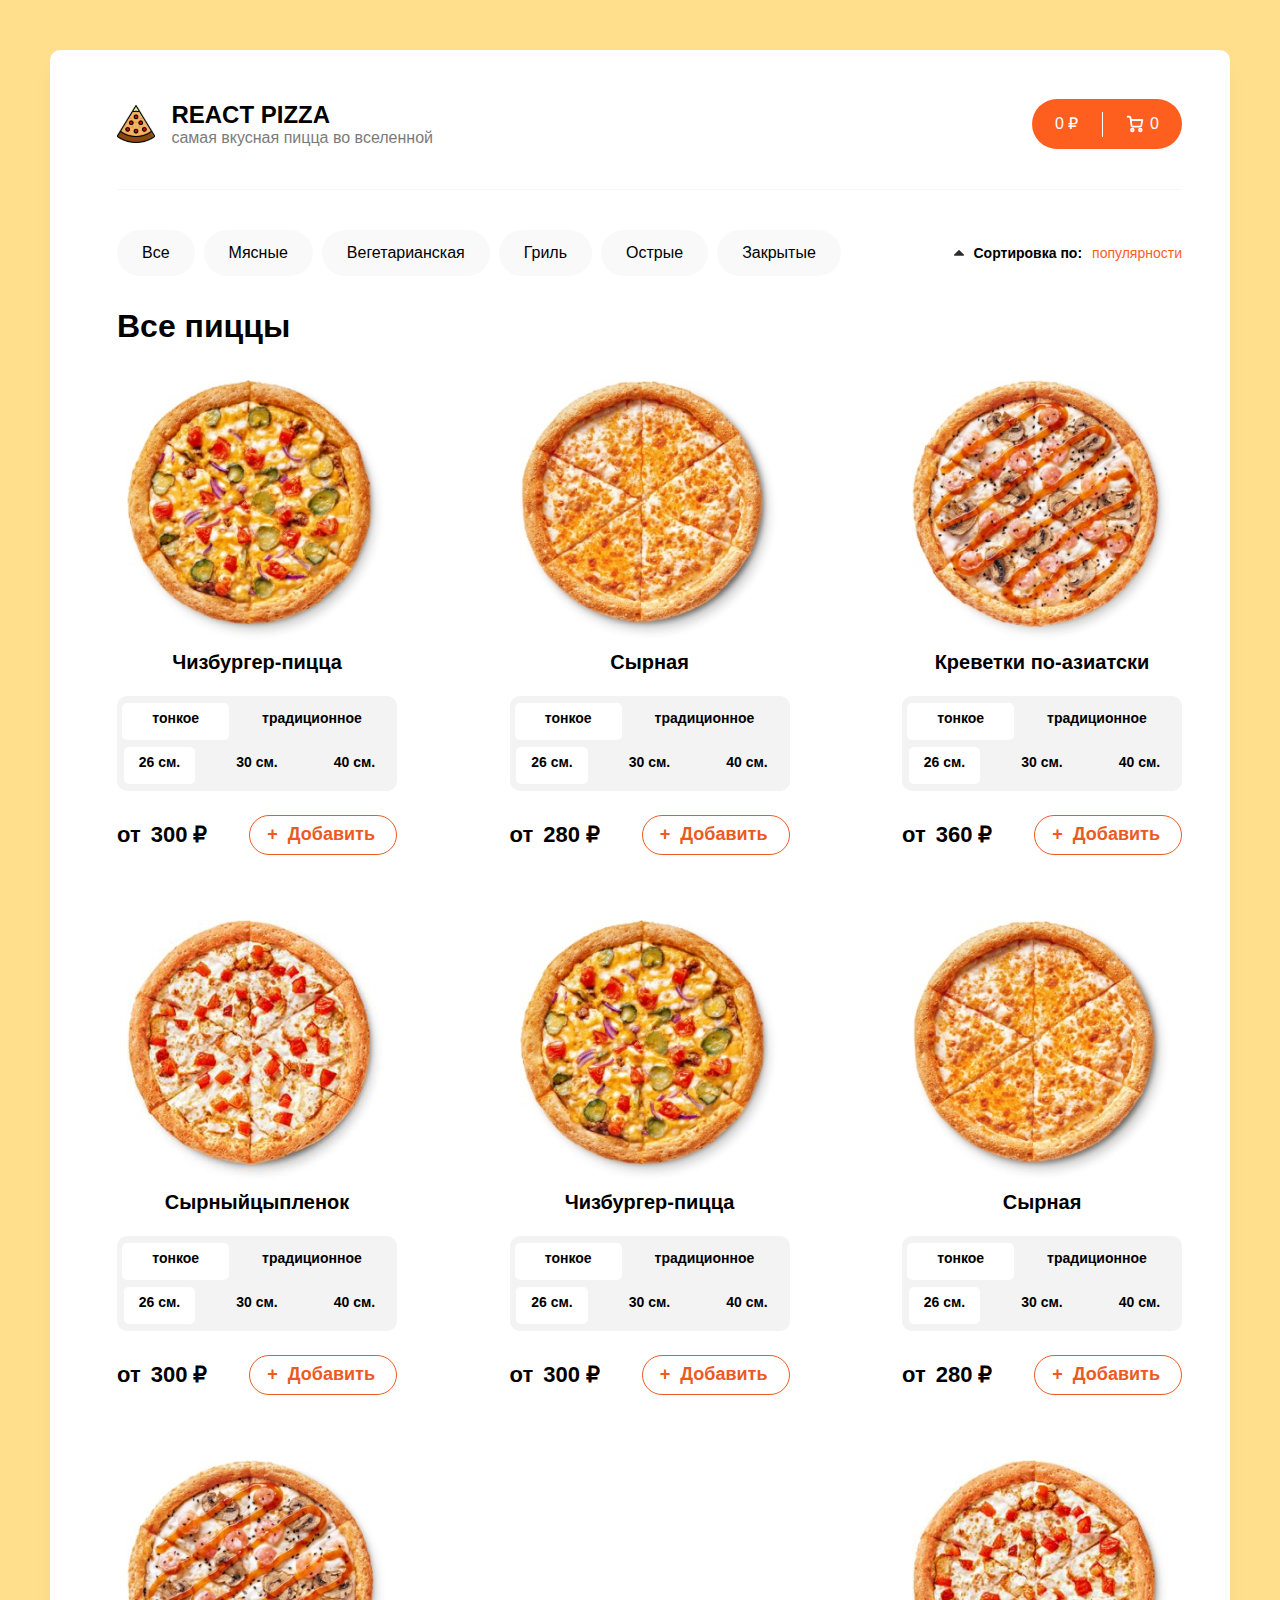
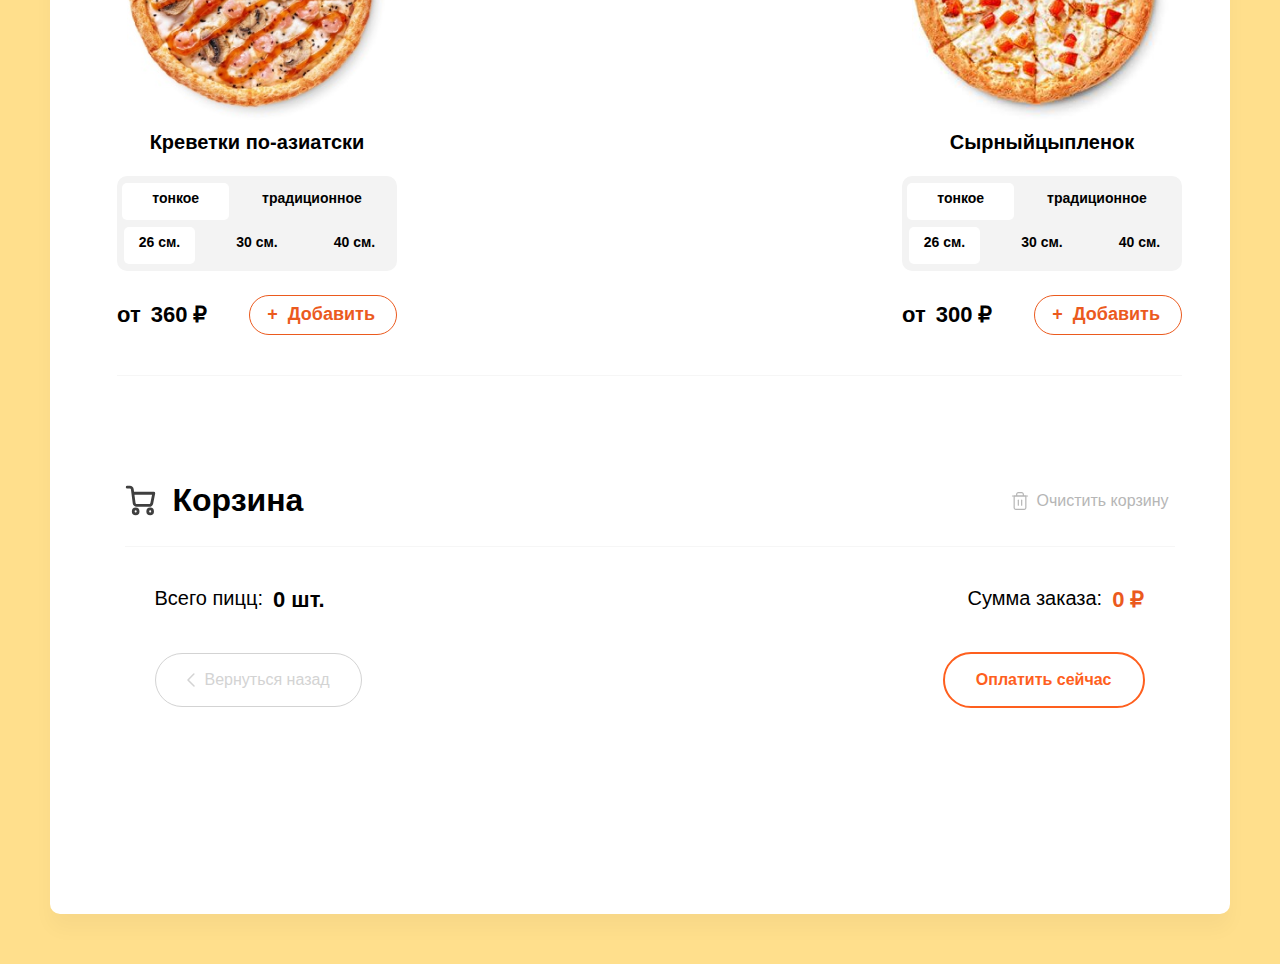
==== commit 41e6a2df: "implementation of the cart" ====
--- a/index.html
+++ b/index.html
@@ -9,7 +9,7 @@
   <link rel="stylesheet" href="/style/fonts.css">
   <title>Pizza</title>
 </head>
-<body>
+<body id="title">
   <div class="global_wrapper">
     <header class="global_header">
       <div class="logo_name">
@@ -19,11 +19,9 @@
           <p>самая вкусная пицца во вселенной</p>
         </div>
       </div>
-      <a href="/basket.html">
+      <a href="#cart">
         <button class="basket">
-          <div class="basket_money">
-            520 ₽
-          </div>
+          <div class="basket_money"> 0 ₽ </div>
           <div class="basket_divider"></div>
           <div class="basket_quantity">
             <svg width="18" height="18" viewBox="0 0 18 18" fill="none" xmlns="http://www.w3.org/2000/svg">
@@ -31,7 +29,7 @@
               <path d="M14.3333 16.3333C15.0697 16.3333 15.6667 15.7364 15.6667 15C15.6667 14.2636 15.0697 13.6667 14.3333 13.6667C13.597 13.6667 13 14.2636 13 15C13 15.7364 13.597 16.3333 14.3333 16.3333Z" stroke="white" stroke-width="1.8" stroke-linecap="round" stroke-linejoin="round"/>
               <path d="M4.78002 4.99999H16.3334L15.2134 10.5933C15.1524 10.9003 14.9854 11.176 14.7417 11.3722C14.4979 11.5684 14.1929 11.6727 13.88 11.6667H6.83335C6.50781 11.6694 6.1925 11.553 5.94689 11.3393C5.70128 11.1256 5.54233 10.8295 5.50002 10.5067L4.48669 2.82666C4.44466 2.50615 4.28764 2.21182 4.04482 1.99844C3.80201 1.78505 3.48994 1.66715 3.16669 1.66666H1.66669" stroke="white" stroke-width="1.8" stroke-linecap="round" stroke-linejoin="round"/>
             </svg>
-            3
+            <div class="number_pizza_basket">0</div>
           </div>
         </button>
       </a>
@@ -96,10 +94,78 @@
           </div>
         </div> -->
       </div>
+      <div class="pizza_list_line"></div>
+    </section>
+    <section class="basket_pizza">
+      <div class="menu_basket">
+        <div class="logo_basket" id="cart">
+          <svg width="31" height="31" viewBox="0 0 31 31" fill="none" xmlns="http://www.w3.org/2000/svg">
+            <path d="M10.6667 28.7917C12.0014 28.7917 13.0833 27.7097 13.0833 26.375C13.0833 25.0403 12.0014 23.9583 10.6667 23.9583C9.33198 23.9583 8.25 25.0403 8.25 26.375C8.25 27.7097 9.33198 28.7917 10.6667 28.7917Z" stroke="#3F3F3F" stroke-width="2.8" stroke-linecap="round" stroke-linejoin="round"/>
+            <path d="M25.1667 28.7917C26.5014 28.7917 27.5833 27.7097 27.5833 26.375C27.5833 25.0403 26.5014 23.9583 25.1667 23.9583C23.832 23.9583 22.75 25.0403 22.75 26.375C22.75 27.7097 23.832 28.7917 25.1667 28.7917Z" stroke="#3F3F3F" stroke-width="2.8" stroke-linecap="round" stroke-linejoin="round"/>
+            <path d="M7.85117 8.24999H28.7916L26.7616 18.3879C26.6511 18.9442 26.3484 19.4439 25.9066 19.7996C25.4648 20.1553 24.912 20.3442 24.3449 20.3333H11.5728C10.9828 20.3383 10.4113 20.1273 9.96612 19.74C9.52095 19.3527 9.23286 18.8159 9.15617 18.2308L7.3195 4.31083C7.24334 3.72991 6.95872 3.19643 6.51862 2.80968C6.07852 2.42292 5.5129 2.20922 4.927 2.20833H2.20825" stroke="#3F3F3F" stroke-width="2.8" stroke-linecap="round" stroke-linejoin="round"/>
+          </svg>
+          <h2>Корзина</h2>
+        </div>
+        <a href="/emptyBasket.html">
+          <button class="delet_basket"> 
+            <svg width="20" height="20" viewBox="0 0 20 20" fill="none" xmlns="http://www.w3.org/2000/svg">
+              <path d="M2.5 5H4.16667H17.5" stroke="#B6B6B6" stroke-width="1.2" stroke-linecap="round" stroke-linejoin="round"/>
+              <path d="M6.66663 5.00001V3.33334C6.66663 2.89131 6.84222 2.46739 7.15478 2.15483C7.46734 1.84227 7.89127 1.66667 8.33329 1.66667H11.6666C12.1087 1.66667 12.5326 1.84227 12.8451 2.15483C13.1577 2.46739 13.3333 2.89131 13.3333 3.33334V5.00001M15.8333 5.00001V16.6667C15.8333 17.1087 15.6577 17.5326 15.3451 17.8452C15.0326 18.1577 14.6087 18.3333 14.1666 18.3333H5.83329C5.39127 18.3333 4.96734 18.1577 4.65478 17.8452C4.34222 17.5326 4.16663 17.1087 4.16663 16.6667V5.00001H15.8333Z" stroke="#B6B6B6" stroke-width="1.2" stroke-linecap="round" stroke-linejoin="round"/>
+              <path d="M8.33337 9.16667V14.1667" stroke="#B6B6B6" stroke-width="1.2" stroke-linecap="round" stroke-linejoin="round"/>
+              <path d="M11.6666 9.16667V14.1667" stroke="#B6B6B6" stroke-width="1.2" stroke-linecap="round" stroke-linejoin="round"/>
+            </svg>
+            <span>Очистить корзину</span>
+          </button>
+        </a>
+      </div>
+      <div class="pizza_selection_basket">
+        <div class="pizza_selection">
+    <!-- <div class="line">
+          <div class="type_pizza">
+            <img src="/assets/images/mini_cheeseburger_pizza.png" alt="pizza">
+            <div class="description_pizza">
+              <h2>Сырный цыпленок</h2>
+              <div class="characteristics_pizza">тонкое тесто, 26 см.</div>
+            </div>
+          </div>
+          <div class="changes_pizza">
+            <button>-</button>
+            <div class="number_pizza">2</div>
+            <button>+</button>
+          </div>
+          <div class="cost_pizza">770 ₽</div>
+          <button class="remove_pizza">x</button>
+        </div> -->
+        </div>
+        <div class="order_total">
+          <div class="total_pizza">
+            <h4>Всего пицц:</h4>
+            <div class="number_pizzas">0 шт.</div>
+          </div>
+          <div class="order_price"> 
+            <h4>Сумма заказа:</h4>
+            <div class="grand_total">0 ₽</div>
+          </div>
+        </div>
+        <div class="result_basket">
+          <a href="#title">
+            <button class="come_back">
+              <svg width="8" height="14" viewBox="0 0 8 14" fill="none" xmlns="http://www.w3.org/2000/svg">
+                <path d="M7 13L1 6.93015L6.86175 1" stroke="#D3D3D3" stroke-width="1.5" stroke-linecap="round" stroke-linejoin="round"/>
+              </svg>
+              <div>Вернуться назад</div>
+            </button>
+          </a>
+          <button class="pay_pizza">
+            Оплатить сейчас
+          </button>
+        </div>
+      </div>
     </section>
     </main>    
   </div>
   <script type="module" src="/utils.js"></script>
+  <script type="module" src="/cart.js"></script>
   <script type="module" src="/data/pizzaSet.js"></script>
   <script type="module" src="/script.js"></script>
 </body>
--- a/style/style.css
+++ b/style/style.css
@@ -1,3 +1,7 @@
+html {
+  scroll-behavior: smooth;
+}
+
 body {
   background-color: #FFDF8C;
   padding: 50px;
@@ -65,6 +69,11 @@
   width: 1px;
   height: 25px;
   background-color: #FFFFFF;
+}
+
+.basket_quantity{
+  display: flex;
+  gap: 6px;
 }
 
 .menu_filter,
@@ -171,7 +180,12 @@
   color: #FE5F1E;
 }
 
-.list_pizza{
+.pizza_list_line {
+  border-bottom: 1px solid #F6F6F6;
+  padding-top: 40px;
+}
+
+.list_pizza {
   display: flex;
   justify-content: space-between;
   flex-wrap: wrap;
@@ -291,10 +305,10 @@
 }
 
 .basket_pizza {
-  width: 821px;
+  width: 1050px;
   margin: auto;
-  padding-top: 95px;
-  padding-bottom: 130px;
+  padding-top: 80px;
+  padding-bottom: 110px;
 }
 
 .menu_basket,
@@ -342,10 +356,15 @@
 
 
 .line,
-.type_pizza,
 .changes_pizza {
   display: flex;
   justify-content: space-between;
+}
+
+.type_pizza {
+  display: flex;
+  gap: 15px;
+  width: 332px;
 }
 
 .line {
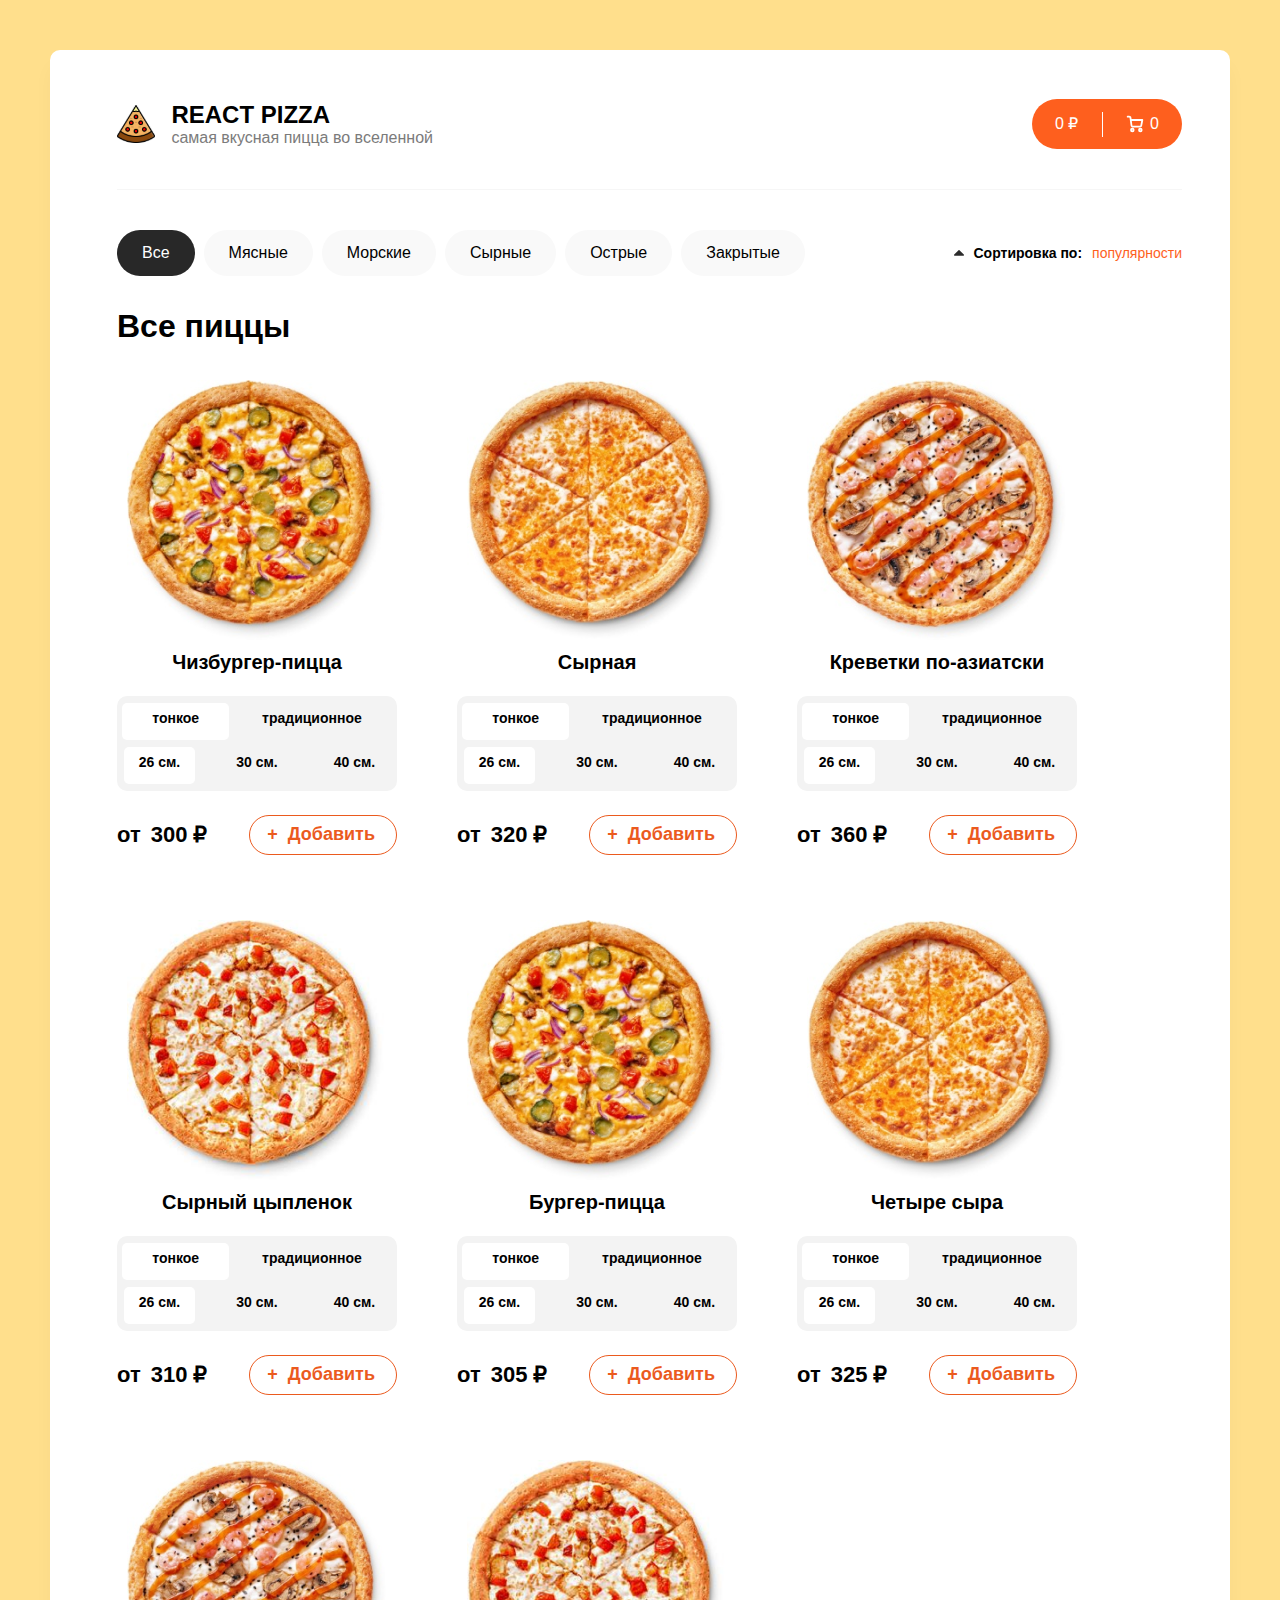
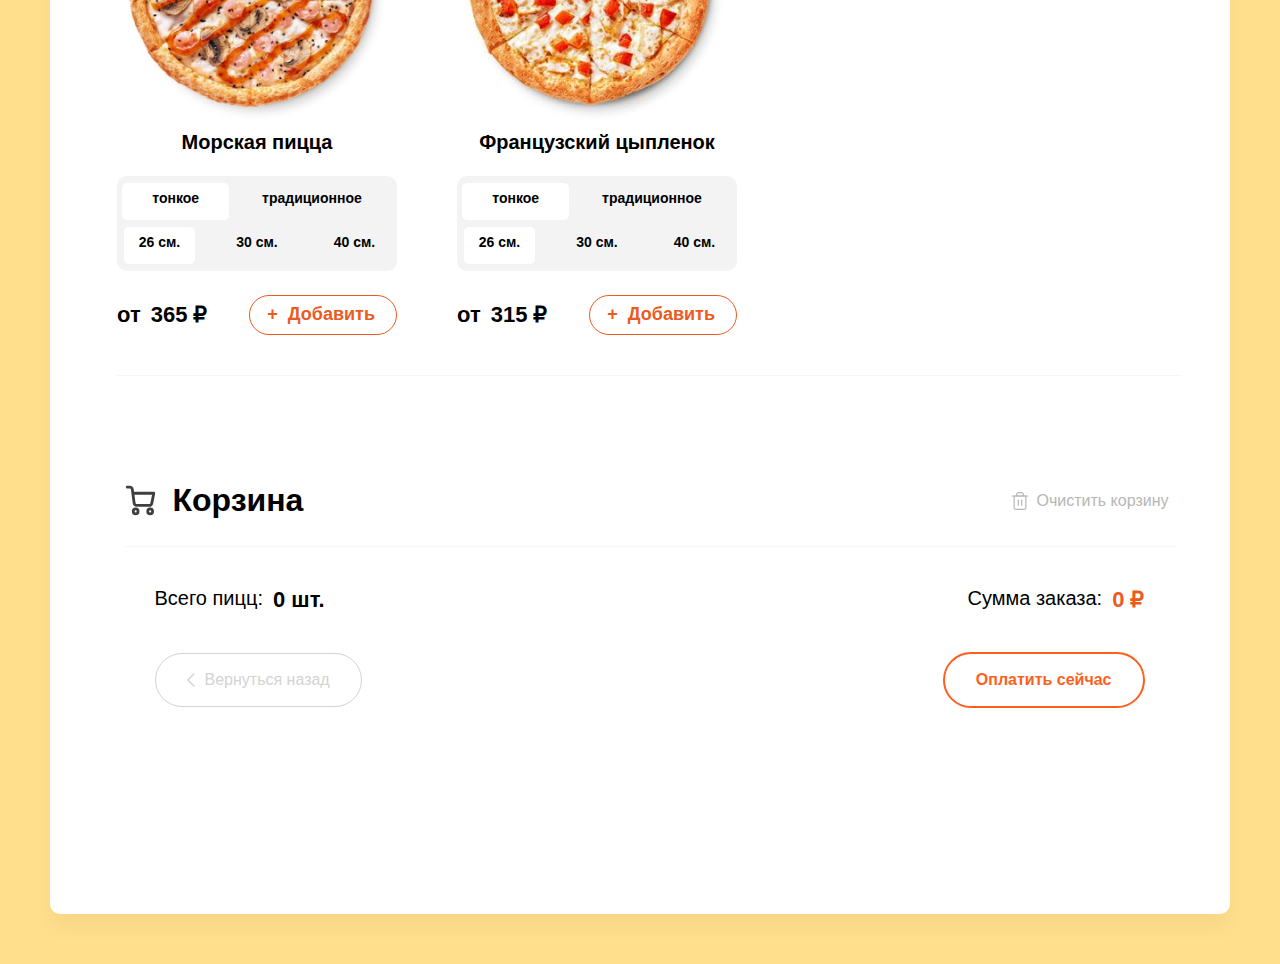
==== commit 286313b6: "code refactoring" ====
--- a/index.html
+++ b/index.html
@@ -7,6 +7,7 @@
   <link rel="stylesheet" href="/style/style.css">
   <link rel="stylesheet" href="/style/normalize.css">
   <link rel="stylesheet" href="/style/fonts.css">
+  <link rel="shortcut icon" type="image/png" href="./assets/images/favicon.png"/>
   <title>Pizza</title>
 </head>
 <body id="title">
@@ -38,12 +39,12 @@
       <section class="menu_filter">
         <div class="filter">
           <ul>
-            <li><button class="button_filter">Все</button></li>
-            <li><button class="button_filter">Мясные</button></li>
-            <li><button class="button_filter">Вегетарианская</button></li>
-            <li><button class="button_filter">Гриль</button></li>
-            <li><button class="button_filter">Острые</button></li>
-            <li><button class="button_filter">Закрытые</button></li>
+            <li><button id="all" class="button_filter active">Все</button></li>
+            <li><button id="meat" class="button_filter">Мясные</button></li>
+            <li><button id="seafood" class="button_filter">Морские</button></li>
+            <li><button id="cheese" class="button_filter">Сырные</button></li>
+            <li><button id="spicy" class="button_filter">Острые</button></li>
+            <li><button id="closed" class="button_filter">Закрытые</button></li>
           </ul>
         </div>
         <div class="sort">
@@ -63,36 +64,6 @@
     <section class="all_pizza">
       <h2>Все пиццы</h2>
       <div class="list_pizza">
-        <!-- <div class="pizza">
-          <img src="/assets/images/cheeseburger_pizza.png" alt="pizza">
-          <h3>Чизбургер-пицца</h3>
-          <div class="options_pizza">
-            <div class="dough_pizza">
-              <input type="radio" id="radio-dough-1" name="radios-dough" value="тонкое" checked>
-              <label for="radio-dough-1">тонкое</label>
-              <input type="radio" id="radio-dough-2" name="radios-dough" value="традиционное">
-              <label for="radio-dough-2">традиционное</label>
-            </div>
-            <div class="size_pizza">
-              <input type="radio" id="radios-size-1" name="radios-size" value="26 см." checked>
-              <label for="radios-size-1">26 см.</label>
-              <input type="radio" id="radios-size-2" name="radios-size" value="30 см.">
-              <label for="radios-size-2">30 см.</label>
-              <input type="radio" id="radios-size-3" name="radios-size" value="40 см.">
-              <label for="radios-size-3">40 см.</label> 
-            </div>
-          </div>
-          <div class="price_addition_pizza">
-            <div class="price_pizza">
-              <div>от</div>
-              <div class="price">395 ₽</div>
-            </div>
-            <button>
-              <div>+</div>
-              <div>Добавить</div>
-            </button>
-          </div>
-        </div> -->
       </div>
       <div class="pizza_list_line"></div>
     </section>
@@ -120,22 +91,6 @@
       </div>
       <div class="pizza_selection_basket">
         <div class="pizza_selection">
-    <!-- <div class="line">
-          <div class="type_pizza">
-            <img src="/assets/images/mini_cheeseburger_pizza.png" alt="pizza">
-            <div class="description_pizza">
-              <h2>Сырный цыпленок</h2>
-              <div class="characteristics_pizza">тонкое тесто, 26 см.</div>
-            </div>
-          </div>
-          <div class="changes_pizza">
-            <button>-</button>
-            <div class="number_pizza">2</div>
-            <button>+</button>
-          </div>
-          <div class="cost_pizza">770 ₽</div>
-          <button class="remove_pizza">x</button>
-        </div> -->
         </div>
         <div class="order_total">
           <div class="total_pizza">
@@ -165,8 +120,7 @@
     </main>    
   </div>
   <script type="module" src="/utils.js"></script>
-  <script type="module" src="/cart.js"></script>
-  <script type="module" src="/data/pizzaSet.js"></script>
+  <script type="module" src="/data.js"></script>
   <script type="module" src="/script.js"></script>
 </body>
 </html>--- a/style/style.css
+++ b/style/style.css
@@ -187,9 +187,8 @@
 
 .list_pizza {
   display: flex;
-  justify-content: space-between;
   flex-wrap: wrap;
-  gap: 65px 5px;
+  gap: 65px 60px;
 }
 
 .all_pizza h2 {
@@ -354,6 +353,10 @@
   color: #FE5F1E;
 }
 
+.line img {
+  width: 82px;
+  height: 82px;
+}
 
 .line,
 .changes_pizza {
